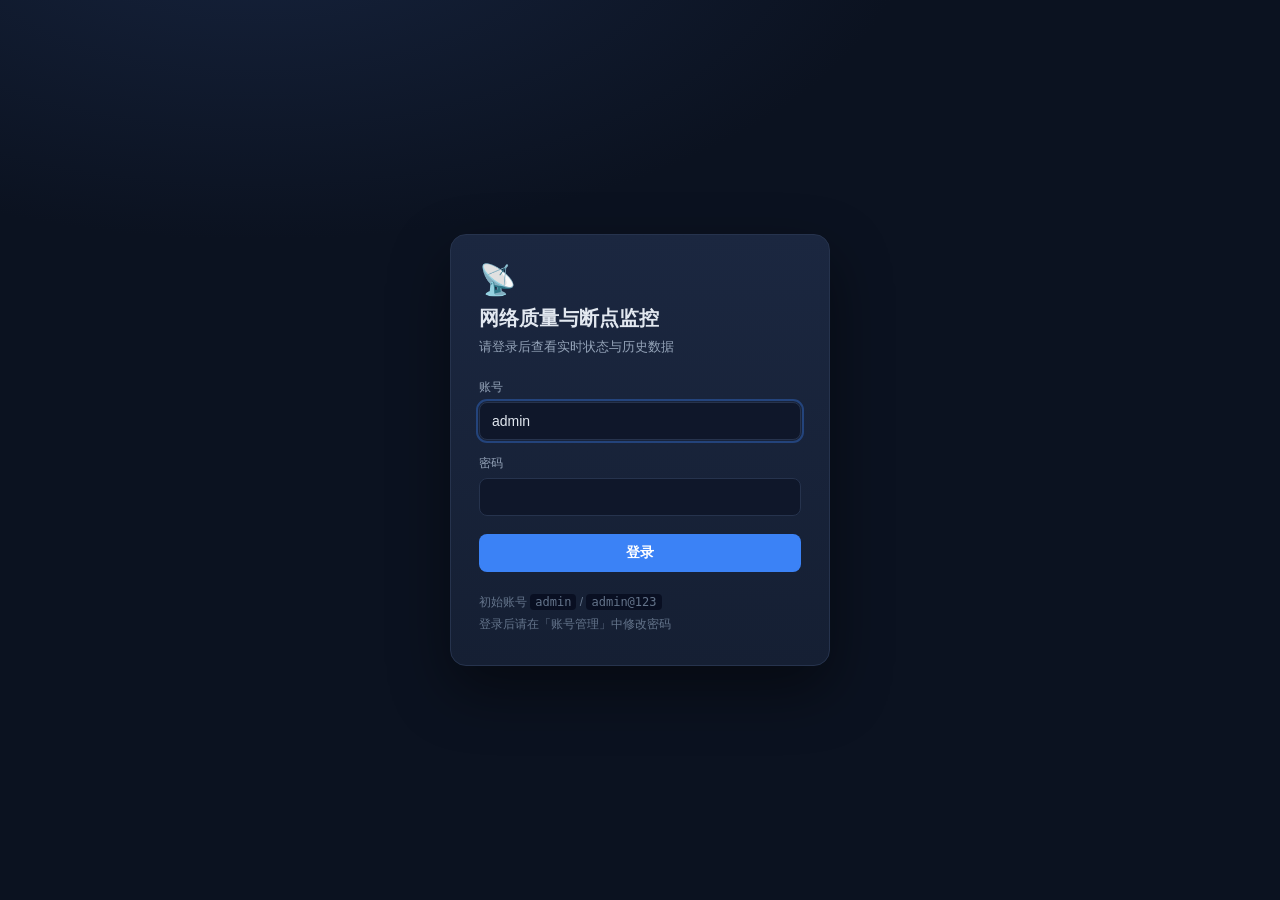
==== static/login.html @ ac2367ce "初始化：网络质量与断点监控（模块化重构 / 历史曲线 / 账号体系）" ====
<!DOCTYPE html>
<html lang="zh-CN">
<head>
<meta charset="UTF-8" />
<meta name="viewport" content="width=device-width, initial-scale=1" />
<title>登录 · 网络质量与断点监控</title>
<link rel="stylesheet" href="/static/app.css?v=2.2.0" />
</head>
<body class="auth-body">
<main class="auth-card">
  <div class="auth-logo">📡</div>
  <h1>网络质量与断点监控</h1>
  <p class="auth-sub">请登录后查看实时状态与历史数据</p>
  <form id="loginForm">
    <label>账号
      <input type="text" id="username" name="username" autocomplete="username" value="admin" required autofocus />
    </label>
    <label>密码
      <input type="password" id="password" name="password" autocomplete="current-password" required />
    </label>
    <button type="submit" id="loginBtn">登录</button>
    <div id="loginError" class="auth-error" hidden></div>
  </form>
  <p class="auth-hint">初始账号 <code>admin</code> / <code>admin@123</code><br />登录后请在「账号管理」中修改密码</p>
</main>
<script src="/static/login.js?v=2.2.0"></script>
</body>
</html>
---- static/app.css ----
:root {
  --bg: #0b1220;
  --bg-soft: #0f172a;
  --panel: #151f33;
  --panel-2: #1b2740;
  --line: #26334d;
  --text: #e2e8f0;
  --muted: #94a3b8;
  --muted-2: #64748b;
  --accent: #3b82f6;
  --up: #22c55e;
  --warn: #f59e0b;
  --down: #ef4444;
  --pending: #64748b;
  --latency: #38bdf8;
  --loss: #f87171;
  --radius: 12px;
}

* { box-sizing: border-box; }

/* 确保 hidden 属性优先于 display:flex 等作者样式 */
[hidden] { display: none !important; }

html, body {
  margin: 0;
  padding: 0;
  background: radial-gradient(1200px 600px at 20% -10%, #16233d 0%, var(--bg) 55%) fixed;
  color: var(--text);
  font-family: -apple-system, BlinkMacSystemFont, "Segoe UI", "Microsoft YaHei", Roboto, sans-serif;
  font-size: 14px;
  line-height: 1.5;
}

.container { max-width: 1320px; margin: 0 auto; padding: 22px 20px 48px; }

/* ------------------------------------------------------------ 页头 */
.page-head {
  display: flex;
  justify-content: space-between;
  align-items: flex-start;
  gap: 16px;
  flex-wrap: wrap;
  margin-bottom: 20px;
}
.brand h1 { margin: 0; font-size: 22px; letter-spacing: .3px; }
.subtitle { margin: 4px 0 0; color: var(--muted); font-size: 13px; }
.head-status { display: flex; gap: 8px; flex-wrap: wrap; }
.pill {
  font-size: 12px;
  padding: 5px 11px;
  border-radius: 999px;
  border: 1px solid var(--line);
  background: var(--bg-soft);
  white-space: nowrap;
}
.pill-pending { color: #fbbf24; }
.pill-ok { color: #4ade80; border-color: #14532d; background: #0b1f16; }
.pill-error { color: #fca5a5; border-color: #7f1d1d; background: #1f0d0d; }
.pill-muted { color: var(--muted); }

/* ------------------------------------------------------------ 目标卡片 */
.grid {
  display: grid;
  grid-template-columns: repeat(auto-fill, minmax(300px, 1fr));
  grid-auto-rows: 1fr;
  gap: 14px;
  margin-bottom: 22px;
}
.card {
  position: relative;
  display: flex;
  flex-direction: column;
  min-height: 242px;
  background: linear-gradient(180deg, var(--panel-2), var(--panel));
  border: 1px solid var(--line);
  border-left: 4px solid var(--pending);
  border-radius: var(--radius);
  padding: 14px 16px 12px;
  transition: border-color .2s, transform .2s;
}
.card:hover { transform: translateY(-1px); }
.card.up { border-left-color: var(--up); }
.card.degraded { border-left-color: var(--warn); }
.card.down { border-left-color: var(--down); background: linear-gradient(180deg, #291a20, #1e1418); }
.card.pending { border-left-color: var(--pending); }

.card-head { display: flex; justify-content: space-between; align-items: center; gap: 8px; padding-right: 22px; }
.card-title { font-weight: 600; font-size: 15px; overflow: hidden; text-overflow: ellipsis; white-space: nowrap; }
.card-sub { color: var(--muted); font-size: 12px; margin-top: 2px; font-family: ui-monospace, Consolas, monospace; }

.badge { font-size: 11px; font-weight: 700; padding: 3px 8px; border-radius: 6px; white-space: nowrap; }
.badge.up { background: #14532d; color: #bbf7d0; }
.badge.degraded { background: #78350f; color: #fde68a; }
.badge.down { background: #7f1d1d; color: #fecaca; animation: pulse 1.6s ease-in-out infinite; }
.badge.pending { background: #1e293b; color: #cbd5e1; }
@keyframes pulse { 0%, 100% { opacity: 1; } 50% { opacity: .55; } }

.del-btn {
  position: absolute; top: 10px; right: 10px;
  background: transparent; color: var(--muted-2); border: none;
  font-size: 13px; padding: 2px 5px; border-radius: 4px; cursor: pointer;
}
.del-btn:hover { color: var(--down); background: rgba(239, 68, 68, .12); }

.metrics {
  display: grid;
  grid-template-columns: repeat(4, 1fr);
  gap: 6px;
  margin-top: 12px;
  padding: 9px 10px;
  background: rgba(2, 6, 23, .55);
  border-radius: 8px;
}
.metrics > div { min-width: 0; }
.metrics .k { display: block; color: var(--muted-2); font-size: 11px; }
.metrics .v { display: block; font-size: 14px; font-weight: 600; white-space: nowrap; }
.metrics .v.warn { color: #fbbf24; }
.metrics .v.bad { color: #f87171; }
.metrics .v.dim { color: var(--muted-2); font-weight: 500; }

.card-foot {
  display: flex;
  justify-content: space-between;
  gap: 10px;
  margin-top: auto;
  padding-top: 10px;
  color: var(--muted-2);
  font-size: 11px;
}
.card-link {
  background: none; border: none; padding: 0 2px; cursor: pointer;
  color: #60a5fa; font-size: 11px; font-family: inherit;
}
.card-link:hover { text-decoration: underline; }

/* 卡片底部的状态说明：固定单行，保证各行卡片高度一致 */
.card-detail { display: flex; flex-direction: column; gap: 5px; margin-top: 10px; }
.card-detail > div {
  display: -webkit-box;
  -webkit-line-clamp: 2;
  -webkit-box-orient: vertical;
  overflow: hidden;
  font-size: 12px;
  line-height: 1.6;
  padding: 7px 9px;
  border-radius: 7px;
  white-space: normal;
  word-break: break-all;
}
.card-detail .fault-line {
  background: rgba(127, 29, 29, .38);
  border: 1px solid rgba(239, 68, 68, .4);
  color: #fecaca;
  font-weight: 600;
}
.card-detail .error-line {
  background: rgba(127, 29, 29, .2);
  border: 1px solid rgba(239, 68, 68, .22);
  color: #fca5a5;
}
.card-detail .hint-line {
  background: rgba(2, 6, 23, .35);
  border: 1px dashed var(--line);
  color: var(--muted-2);
}

.empty-state { color: var(--muted); padding: 18px; text-align: center; border: 1px dashed var(--line); border-radius: var(--radius); }

/* ------------------------------------------------------------ 面板 */
.panel {
  background: linear-gradient(180deg, rgba(27, 39, 64, .75), rgba(21, 31, 51, .9));
  border: 1px solid var(--line);
  border-radius: var(--radius);
  padding: 18px 20px;
  margin-bottom: 18px;
}
.panel h2 { margin: 0; font-size: 15px; }
.panel-head { display: flex; justify-content: space-between; align-items: center; gap: 14px; flex-wrap: wrap; margin-bottom: 14px; }
.controls { display: flex; gap: 8px; align-items: center; flex-wrap: wrap; }
.controls-sub { margin: -4px 0 12px; padding: 10px; background: rgba(2, 6, 23, .35); border-radius: 8px; }
.controls-sub label { display: flex; align-items: center; gap: 6px; color: var(--muted); font-size: 12px; }

.seg { display: inline-flex; background: var(--bg-soft); border: 1px solid var(--line); border-radius: 8px; padding: 2px; gap: 2px; }
.seg button {
  background: transparent; border: none; color: var(--muted);
  padding: 5px 10px; border-radius: 6px; cursor: pointer; font-size: 12px;
}
.seg button:hover { color: var(--text); }
.seg button.active { background: var(--accent); color: #fff; }

select, input[type="text"], input[type="number"], input[type="datetime-local"] {
  background: var(--bg-soft);
  border: 1px solid var(--line);
  color: var(--text);
  border-radius: 8px;
  padding: 7px 9px;
  font-size: 13px;
  font-family: inherit;
  min-width: 0;
}
select:focus, input:focus { outline: 2px solid rgba(59, 130, 246, .35); outline-offset: 1px; }
#histTarget { max-width: 260px; }

button { font-family: inherit; }
button[type="submit"], .btn {
  background: var(--accent); color: #fff; border: none;
  padding: 8px 14px; border-radius: 8px; cursor: pointer; font-weight: 600; font-size: 13px;
}
button[type="submit"]:hover, .btn:hover { background: #2563eb; }
.btn-ghost {
  background: transparent; color: var(--muted); border: 1px solid var(--line);
  padding: 6px 10px; border-radius: 8px; cursor: pointer; font-size: 12px; text-decoration: none;
}
.btn-ghost:hover { color: var(--text); border-color: #3b4a66; }

/* ------------------------------------------------------------ 历史汇总 */
.summary { display: flex; gap: 8px; flex-wrap: wrap; margin-bottom: 12px; min-height: 30px; }
.summary-empty { color: var(--muted-2); font-size: 12px; padding: 4px 0; }
.summary-chip {
  background: var(--bg-soft); border: 1px solid var(--line); border-radius: 8px;
  padding: 6px 10px; font-size: 12px; color: var(--muted);
}
.summary-chip b { color: var(--text); font-size: 14px; margin-left: 5px; }
.summary-chip b.bad { color: #f87171; }
.summary-chip b.warn { color: #fbbf24; }

/* ------------------------------------------------------------ 图表 */
.chart-wrap { position: relative; width: 100%; height: 280px; margin-bottom: 8px; }
.chart-wrap canvas { width: 100%; height: 280px; display: block; }
.chart-tooltip {
  position: absolute; pointer-events: none; z-index: 5;
  background: rgba(2, 6, 23, .95);
  border: 1px solid #334155; border-radius: 8px;
  padding: 7px 10px; font-size: 12px; color: var(--text);
  box-shadow: 0 8px 20px rgba(0, 0, 0, .45);
  white-space: nowrap; transform: translate(-50%, -100%);
}
.chart-empty {
  position: absolute; inset: 0; display: flex; align-items: center; justify-content: center;
  color: var(--muted-2); font-size: 13px;
  background: rgba(11, 18, 32, .55); border-radius: 8px;
}
.legend { display: flex; gap: 16px; align-items: center; flex-wrap: wrap; color: var(--muted); font-size: 12px; }
.legend span { display: inline-flex; align-items: center; gap: 6px; }
.dot { width: 9px; height: 9px; border-radius: 50%; display: inline-block; }
.dot-latency { background: var(--latency); }
.dot-loss { background: var(--loss); }
.legend-meta { margin-left: auto; color: var(--muted-2); }

/* ------------------------------------------------------------ 表格 */
.table-scroll { overflow-x: auto; }
.table-limited {
  overflow-y: auto;
  overscroll-behavior: contain;
  scrollbar-width: thin;
}
.table-limited thead th {
  position: sticky;
  top: 0;
  z-index: 1;
  background: var(--panel-2);
  box-shadow: inset 0 -1px 0 var(--line);
}
table { width: 100%; border-collapse: collapse; font-size: 13px; }
th, td { text-align: left; padding: 9px 10px; border-bottom: 1px solid var(--line); vertical-align: top; }
th { color: var(--muted); font-weight: 600; font-size: 12px; white-space: nowrap; }
tbody tr:hover { background: rgba(30, 41, 59, .35); }
td.num { font-family: ui-monospace, Consolas, monospace; white-space: nowrap; }
td.mono { font-family: ui-monospace, Consolas, monospace; font-size: 12px; color: var(--muted); }
.details { margin-top: 12px; }
.details summary { cursor: pointer; color: var(--muted); font-size: 13px; user-select: none; }
.details summary:hover { color: var(--text); }
.details[open] summary { margin-bottom: 10px; }

.empty { color: var(--muted-2); text-align: center; padding: 18px; font-size: 13px; }

/* ------------------------------------------------------------ 表单 */
.two-col { display: grid; grid-template-columns: 1fr 1fr; gap: 18px; }
@media (max-width: 980px) { .two-col { grid-template-columns: 1fr; } }

.form-grid { display: grid; grid-template-columns: repeat(auto-fill, minmax(190px, 1fr)); gap: 12px; align-items: end; }
.form-grid-2 { grid-template-columns: repeat(auto-fill, minmax(150px, 1fr)); }
.form-grid label { display: flex; flex-direction: column; gap: 5px; color: var(--muted); font-size: 12px; }
.form-grid label input, .form-grid label select { width: 100%; }
.form-actions { display: flex; align-items: center; gap: 10px; flex-wrap: wrap; }
.field-row { display: flex; gap: 8px; flex-wrap: wrap; margin-bottom: 12px; }
.field-row input { flex: 1 1 160px; }
.hint { color: var(--muted-2); font-size: 12px; margin: 10px 0 0; }
.hint code, .foot code { background: rgba(2, 6, 23, .6); padding: 1px 5px; border-radius: 4px; }
.save-msg { color: #4ade80; font-size: 12px; }

.chips { display: flex; flex-wrap: wrap; gap: 6px; min-height: 28px; }
.chip {
  display: inline-flex; align-items: center; gap: 6px;
  background: var(--bg-soft); border: 1px solid var(--line);
  border-radius: 999px; padding: 4px 10px; font-size: 12px;
}
.chip b { font-family: ui-monospace, Consolas, monospace; }
.chip .alias { color: #93c5fd; }
.chip .x { border: none; background: transparent; color: var(--muted-2); cursor: pointer; font-size: 14px; line-height: 1; padding: 0 2px; }
.chip .x:hover { color: var(--down); }

/* ------------------------------------------------------------ 设置折叠 */
.settings summary { cursor: pointer; list-style: none; display: flex; justify-content: space-between; align-items: center; }
.settings summary::-webkit-details-marker { display: none; }
.summary-title { font-size: 15px; font-weight: 600; }
.summary-hint { color: var(--muted-2); font-size: 12px; }
.settings[open] .summary-hint { visibility: hidden; }
.settings form { margin-top: 16px; }

.foot { color: var(--muted-2); font-size: 12px; text-align: center; margin-top: 26px; }

/* ------------------------------------------------------------ 事件表格内嵌 */
.outage-checks {
  display: flex;
  flex-direction: column;
  gap: 6px;
}
.checks-list {
  display: flex;
  flex-direction: column;
  gap: 6px;
}
.checks-toggle {
  align-self: flex-start;
  margin-bottom: 2px;
  background: transparent;
  border: 1px dashed var(--line);
  color: var(--muted);
  border-radius: 6px;
  padding: 3px 9px;
  font-size: 11px;
  font-family: inherit;
  cursor: pointer;
}
.checks-toggle:hover {
  color: var(--text);
  border-color: #3b4a66;
}
.mtr-detail {
  background: rgba(2, 6, 23, .5);
  border: 1px solid rgba(51, 65, 85, .6);
  border-radius: 7px; padding: 7px 9px; font-size: 12px;
}
.mtr-detail .head { color: var(--muted); margin-bottom: 3px; }
.mtr-detail .fault { color: #fca5a5; font-weight: 600; }
.mtr-detail .hops { color: var(--muted); font-family: ui-monospace, Consolas, monospace; font-size: 11px; word-break: break-all; }
.hop-alias { color: #93c5fd; }

/* ------------------------------------------------------------ 登录页 */
.auth-body {
  display: flex;
  align-items: center;
  justify-content: center;
  min-height: 100vh;
  padding: 24px;
}
.auth-card {
  width: 100%;
  max-width: 380px;
  background: linear-gradient(180deg, var(--panel-2), var(--panel));
  border: 1px solid var(--line);
  border-radius: 16px;
  padding: 30px 28px;
  box-shadow: 0 24px 60px rgba(0, 0, 0, .45);
}
.auth-logo { font-size: 30px; line-height: 1; }
.auth-card h1 { font-size: 20px; margin: 8px 0 4px; }
.auth-sub { color: var(--muted); font-size: 13px; margin: 0 0 22px; }
.auth-card form { display: flex; flex-direction: column; gap: 14px; }
.auth-card label { display: flex; flex-direction: column; gap: 6px; color: var(--muted); font-size: 12px; }
.auth-card input {
  width: 100%;
  background: var(--bg-soft);
  border: 1px solid var(--line);
  color: var(--text);
  border-radius: 8px;
  padding: 10px 12px;
  font-size: 14px;
}
.auth-card button { margin-top: 4px; padding: 10px; font-size: 14px; }
.auth-error {
  color: #fca5a5;
  background: rgba(127, 29, 29, .25);
  border: 1px solid rgba(239, 68, 68, .3);
  border-radius: 8px;
  padding: 8px 10px;
  font-size: 12px;
}
.auth-hint { color: var(--muted-2); font-size: 12px; margin: 20px 0 0; line-height: 1.8; }
.auth-hint code { background: rgba(2, 6, 23, .6); padding: 1px 5px; border-radius: 4px; }

/* ------------------------------------------------------------ 账号管理 */
.notice {
  margin: 14px 0 0;
  padding: 10px 12px;
  border-radius: 8px;
  background: rgba(120, 53, 15, .35);
  border: 1px solid rgba(245, 158, 11, .35);
  color: #fde68a;
  font-size: 12px;
}
.account-bar {
  display: flex;
  align-items: center;
  gap: 10px;
  flex-wrap: wrap;
  margin: 14px 0;
  color: var(--muted);
  font-size: 13px;
}
.account-bar b { color: var(--text); }
.account-spacer { flex: 1 1 auto; }
.section-head {
  display: flex;
  align-items: center;
  justify-content: space-between;
  gap: 10px;
  margin: 18px 0 8px;
}
.section-head h3 { margin: 0; font-size: 14px; color: var(--text); }
.user-form { margin-top: 12px; }
.user-form input[type="text"], .user-form input[type="password"] { flex: 1 1 180px; }
.checkbox {
  display: inline-flex;
  align-items: center;
  gap: 6px;
  color: var(--muted);
  font-size: 12px;
  white-space: nowrap;
}
.checkbox input { accent-color: var(--accent); }
.user-actions { display: flex; gap: 8px; flex-wrap: wrap; }
.user-actions button { padding: 4px 8px; font-size: 11px; }
.btn-danger { background: transparent; color: #fca5a5; border: 1px solid rgba(239, 68, 68, .35); }
.btn-danger:hover { background: rgba(239, 68, 68, .12); }
.tag-admin { color: #93c5fd; font-size: 11px; }

/* ------------------------------------------------------------ Toast */
.toast {
  position: fixed; left: 50%; bottom: 28px; transform: translateX(-50%);
  background: #1e293b; border: 1px solid #334155; color: var(--text);
  padding: 10px 16px; border-radius: 10px; font-size: 13px;
  box-shadow: 0 10px 30px rgba(0, 0, 0, .5); z-index: 50; max-width: 80vw;
}
.toast.error { border-color: #7f1d1d; color: #fecaca; }

@media (max-width: 640px) {
  .container { padding: 16px 12px 36px; }
  .metrics { grid-template-columns: repeat(2, 1fr); }
  .chart-wrap, .chart-wrap canvas { height: 230px; }
  .legend-meta { margin-left: 0; }
}
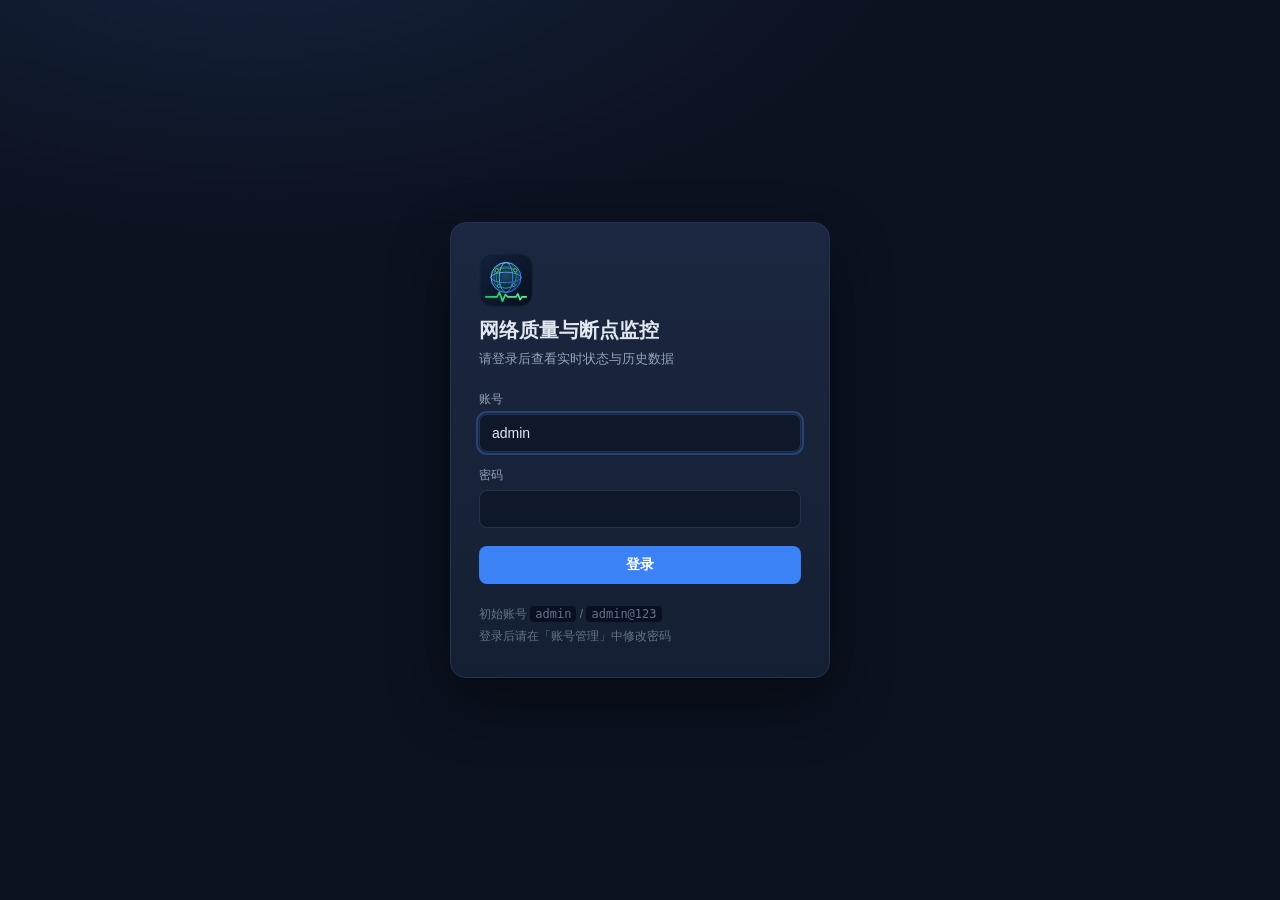
==== commit 75884503: "新增项目专属图标（全球互联网 + 监控波形），用于 favicon / 头部 / 登录页 / PWA" ====
--- a/static/login.html
+++ b/static/login.html
@@ -4,11 +4,15 @@
 <meta charset="UTF-8" />
 <meta name="viewport" content="width=device-width, initial-scale=1" />
 <title>登录 · 网络质量与断点监控</title>
-<link rel="stylesheet" href="/static/app.css?v=2.2.0" />
+<link rel="icon" type="image/svg+xml" href="/static/favicon-small.svg" />
+<link rel="icon" type="image/png" sizes="32x32" href="/static/favicon-32.png" />
+<link rel="apple-touch-icon" sizes="180x180" href="/static/apple-touch-icon.png" />
+<meta name="theme-color" content="#0b1220" />
+<link rel="stylesheet" href="/static/app.css?v=2.5.1" />
 </head>
 <body class="auth-body">
 <main class="auth-card">
-  <div class="auth-logo">📡</div>
+  <img class="auth-logo-img" src="/static/favicon.svg" alt="" />
   <h1>网络质量与断点监控</h1>
   <p class="auth-sub">请登录后查看实时状态与历史数据</p>
   <form id="loginForm">
--- a/static/app.css
+++ b/static/app.css
@@ -43,7 +43,9 @@
   flex-wrap: wrap;
   margin-bottom: 20px;
 }
-.brand h1 { margin: 0; font-size: 22px; letter-spacing: .3px; }
+.brand h1 { margin: 0; font-size: 22px; letter-spacing: .3px; display: flex; align-items: center; gap: 10px; }
+.brand-logo { width: 34px; height: 34px; border-radius: 9px; flex: 0 0 auto; }
+.auth-logo-img { width: 54px; height: 54px; border-radius: 14px; display: block; }
 .subtitle { margin: 4px 0 0; color: var(--muted); font-size: 13px; }
 .head-status { display: flex; gap: 8px; flex-wrap: wrap; }
 .pill {
@@ -82,6 +84,7 @@
 .card:hover { transform: translateY(-1px); }
 .card.up { border-left-color: var(--up); }
 .card.degraded { border-left-color: var(--warn); }
+.card.unknown { border-left-color: #94a3b8; }
 .card.down { border-left-color: var(--down); background: linear-gradient(180deg, #291a20, #1e1418); }
 .card.pending { border-left-color: var(--pending); }
 
@@ -92,6 +95,7 @@
 .badge { font-size: 11px; font-weight: 700; padding: 3px 8px; border-radius: 6px; white-space: nowrap; }
 .badge.up { background: #14532d; color: #bbf7d0; }
 .badge.degraded { background: #78350f; color: #fde68a; }
+.badge.unknown { background: #334155; color: #cbd5e1; }
 .badge.down { background: #7f1d1d; color: #fecaca; animation: pulse 1.6s ease-in-out infinite; }
 .badge.pending { background: #1e293b; color: #cbd5e1; }
 @keyframes pulse { 0%, 100% { opacity: 1; } 50% { opacity: .55; } }
@@ -437,6 +441,61 @@
 .btn-danger:hover { background: rgba(239, 68, 68, .12); }
 .tag-admin { color: #93c5fd; font-size: 11px; }
 
+/* ------------------------------------------------------------ 顶部小图标与弹窗 */
+.icon-btn {
+  width: 30px;
+  height: 30px;
+  display: inline-flex;
+  align-items: center;
+  justify-content: center;
+  background: var(--bg-soft);
+  border: 1px solid var(--line);
+  border-radius: 50%;
+  color: var(--text);
+  font-size: 14px;
+  cursor: pointer;
+  padding: 0;
+}
+.icon-btn:hover { border-color: #3b4a66; background: #1b2740; }
+
+.dialog {
+  width: min(920px, calc(100vw - 32px));
+  max-height: calc(100vh - 80px);
+  padding: 0;
+  border: 1px solid var(--line);
+  border-radius: 14px;
+  background: linear-gradient(180deg, var(--panel-2), var(--panel));
+  color: var(--text);
+  box-shadow: 0 30px 80px rgba(0, 0, 0, .6);
+}
+#accountDialog { width: min(780px, calc(100vw - 32px)); }
+.dialog::backdrop { background: rgba(2, 6, 23, .72); backdrop-filter: blur(2px); }
+.dialog-head {
+  display: flex;
+  align-items: center;
+  justify-content: space-between;
+  padding: 15px 20px;
+  border-bottom: 1px solid var(--line);
+  background: var(--panel-2);
+  border-radius: 14px 14px 0 0;
+}
+.dialog-head h2 { margin: 0; font-size: 16px; }
+.dialog-close {
+  background: transparent;
+  border: none;
+  color: var(--muted);
+  font-size: 16px;
+  cursor: pointer;
+  padding: 2px 6px;
+  border-radius: 6px;
+}
+.dialog-close:hover { color: var(--text); background: rgba(148, 163, 184, .12); }
+.dialog-body {
+  padding: 18px 20px;
+  overflow-y: auto;
+  max-height: calc(100vh - 150px);
+}
+
 /* ------------------------------------------------------------ Toast */
 .toast {
   position: fixed; left: 50%; bottom: 28px; transform: translateX(-50%);
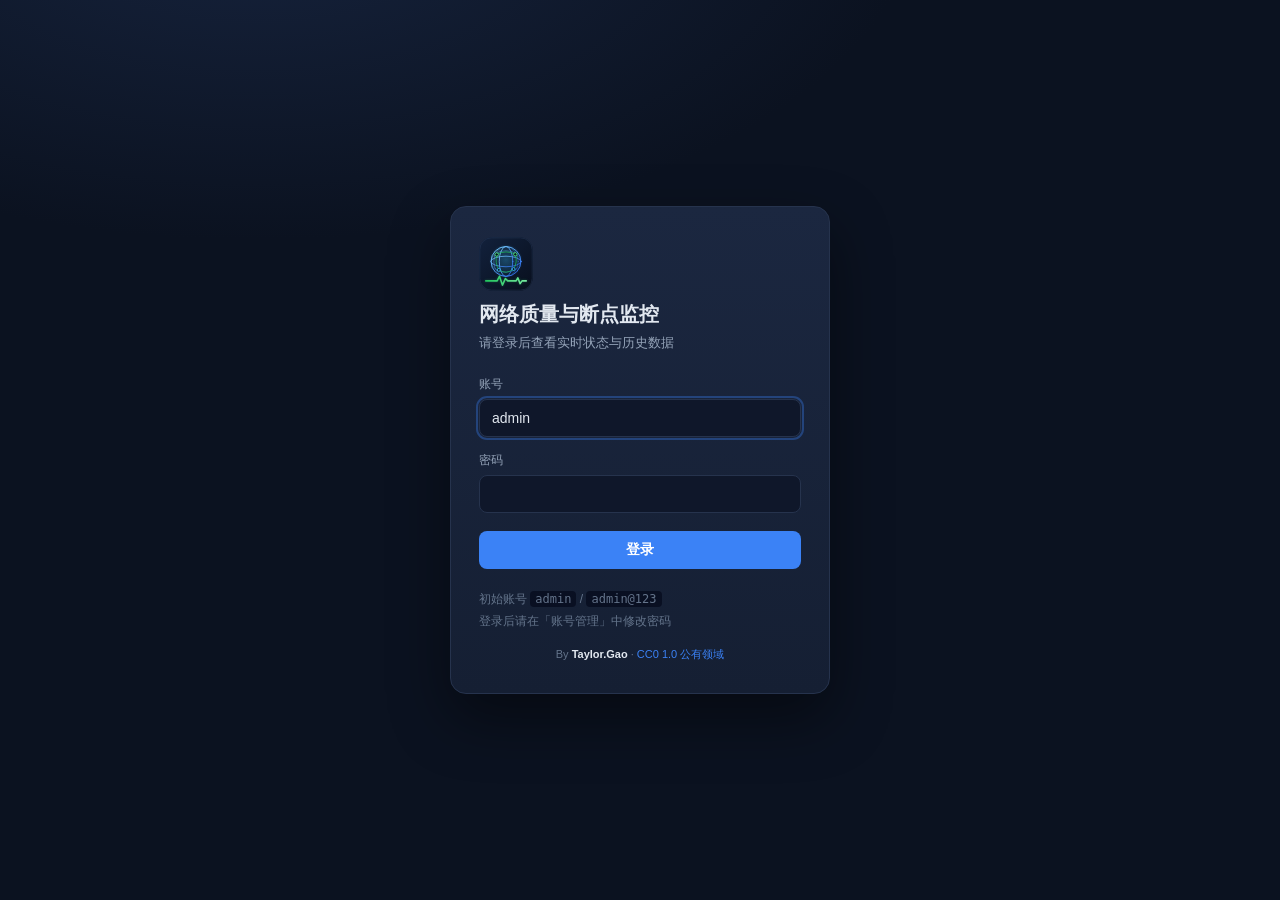
==== commit 65f98b1e: "页脚与 LICENSE 改为 CC0 1.0 公有领域，署名 By Taylor.Gao" ====
--- a/static/login.html
+++ b/static/login.html
@@ -8,7 +8,7 @@
 <link rel="icon" type="image/png" sizes="32x32" href="/static/favicon-32.png" />
 <link rel="apple-touch-icon" sizes="180x180" href="/static/apple-touch-icon.png" />
 <meta name="theme-color" content="#0b1220" />
-<link rel="stylesheet" href="/static/app.css?v=2.5.1" />
+<link rel="stylesheet" href="/static/app.css?v=2.5.7" />
 </head>
 <body class="auth-body">
 <main class="auth-card">
@@ -26,6 +26,7 @@
     <div id="loginError" class="auth-error" hidden></div>
   </form>
   <p class="auth-hint">初始账号 <code>admin</code> / <code>admin@123</code><br />登录后请在「账号管理」中修改密码</p>
+  <p class="auth-foot">By <b>Taylor.Gao</b> · <a href="https://creativecommons.org/publicdomain/zero/1.0/deed.zh" target="_blank" rel="noopener">CC0 1.0 公有领域</a></p>
 </main>
 <script src="/static/login.js?v=2.2.0"></script>
 </body>
--- a/static/app.css
+++ b/static/app.css
@@ -38,16 +38,16 @@
 .page-head {
   display: flex;
   justify-content: space-between;
-  align-items: flex-start;
-  gap: 16px;
+  align-items: center;
+  gap: 20px;
   flex-wrap: wrap;
-  margin-bottom: 20px;
-}
-.brand h1 { margin: 0; font-size: 22px; letter-spacing: .3px; display: flex; align-items: center; gap: 10px; }
-.brand-logo { width: 34px; height: 34px; border-radius: 9px; flex: 0 0 auto; }
+  margin-bottom: 18px;
+}
+.brand { display: flex; align-items: center; min-height: 44px; gap: 10px; flex-wrap: wrap; }
+.brand h1 { margin: 0; display: flex; align-items: center; line-height: 0; }
+.brand-logo { width: 44px; height: 44px; border-radius: 11px; flex: 0 0 auto; }
 .auth-logo-img { width: 54px; height: 54px; border-radius: 14px; display: block; }
-.subtitle { margin: 4px 0 0; color: var(--muted); font-size: 13px; }
-.head-status { display: flex; gap: 8px; flex-wrap: wrap; }
+.head-status { display: flex; gap: 8px; flex-wrap: wrap; align-items: center; justify-content: flex-end; }
 .pill {
   font-size: 12px;
   padding: 5px 11px;
@@ -66,14 +66,14 @@
   display: grid;
   grid-template-columns: repeat(auto-fill, minmax(300px, 1fr));
   grid-auto-rows: 1fr;
-  gap: 14px;
-  margin-bottom: 22px;
+  gap: 12px;
+  margin-bottom: 18px;
 }
 .card {
   position: relative;
   display: flex;
   flex-direction: column;
-  min-height: 242px;
+  min-height: 226px;
   background: linear-gradient(180deg, var(--panel-2), var(--panel));
   border: 1px solid var(--line);
   border-left: 4px solid var(--pending);
@@ -176,8 +176,8 @@
   background: linear-gradient(180deg, rgba(27, 39, 64, .75), rgba(21, 31, 51, .9));
   border: 1px solid var(--line);
   border-radius: var(--radius);
-  padding: 18px 20px;
-  margin-bottom: 18px;
+  padding: 16px 18px;
+  margin-bottom: 16px;
 }
 .panel h2 { margin: 0; font-size: 15px; }
 .panel-head { display: flex; justify-content: space-between; align-items: center; gap: 14px; flex-wrap: wrap; margin-bottom: 14px; }
@@ -230,8 +230,8 @@
 .summary-chip b.warn { color: #fbbf24; }
 
 /* ------------------------------------------------------------ 图表 */
-.chart-wrap { position: relative; width: 100%; height: 280px; margin-bottom: 8px; }
-.chart-wrap canvas { width: 100%; height: 280px; display: block; }
+.chart-wrap { position: relative; width: 100%; height: 260px; margin-bottom: 8px; }
+.chart-wrap canvas { width: 100%; height: 260px; display: block; }
 .chart-tooltip {
   position: absolute; pointer-events: none; z-index: 5;
   background: rgba(2, 6, 23, .95);
@@ -313,7 +313,15 @@
 .settings[open] .summary-hint { visibility: hidden; }
 .settings form { margin-top: 16px; }
 
-.foot { color: var(--muted-2); font-size: 12px; text-align: center; margin-top: 26px; }
+.foot { color: var(--muted-2); font-size: 12px; text-align: center; margin-top: 22px; padding-bottom: 6px; }
+.foot b { color: var(--text); font-weight: 600; }
+.foot a { color: var(--accent); text-decoration: none; }
+.foot a:hover { text-decoration: underline; }
+.foot .dot { margin: 0 7px; opacity: .45; }
+.auth-foot { margin: 14px 0 0; font-size: 11px; color: var(--muted-2); text-align: center; }
+.auth-foot b { color: var(--text); }
+.auth-foot a { color: var(--accent); text-decoration: none; }
+.auth-foot a:hover { text-decoration: underline; }
 
 /* ------------------------------------------------------------ 事件表格内嵌 */
 .outage-checks {
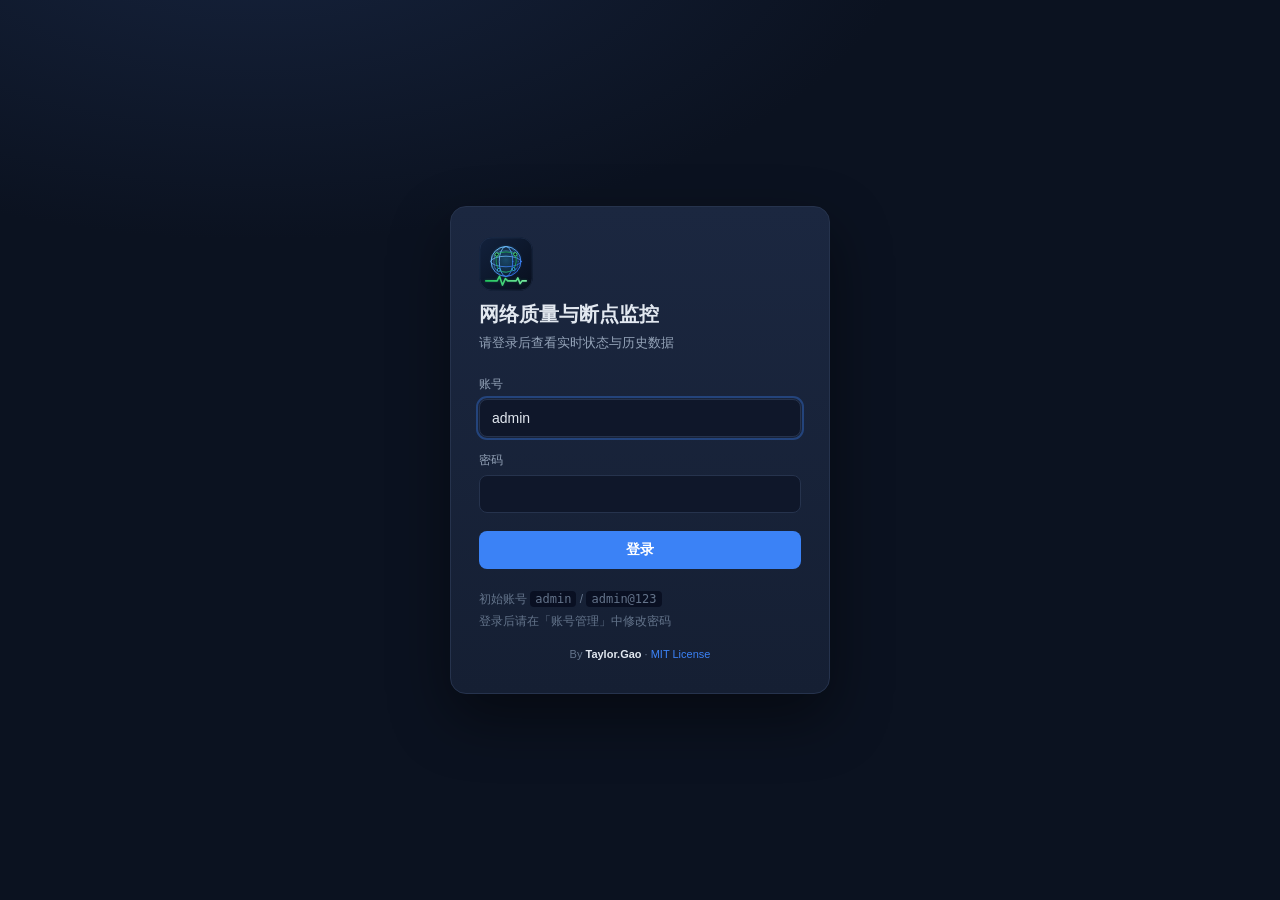
==== commit a412220b: "改用 MIT 许可证，版本 2.5.8" ====
--- a/static/login.html
+++ b/static/login.html
@@ -8,7 +8,7 @@
 <link rel="icon" type="image/png" sizes="32x32" href="/static/favicon-32.png" />
 <link rel="apple-touch-icon" sizes="180x180" href="/static/apple-touch-icon.png" />
 <meta name="theme-color" content="#0b1220" />
-<link rel="stylesheet" href="/static/app.css?v=2.5.7" />
+<link rel="stylesheet" href="/static/app.css?v=2.5.8" />
 </head>
 <body class="auth-body">
 <main class="auth-card">
@@ -26,7 +26,7 @@
     <div id="loginError" class="auth-error" hidden></div>
   </form>
   <p class="auth-hint">初始账号 <code>admin</code> / <code>admin@123</code><br />登录后请在「账号管理」中修改密码</p>
-  <p class="auth-foot">By <b>Taylor.Gao</b> · <a href="https://creativecommons.org/publicdomain/zero/1.0/deed.zh" target="_blank" rel="noopener">CC0 1.0 公有领域</a></p>
+  <p class="auth-foot">By <b>Taylor.Gao</b> · <a href="https://opensource.org/license/mit" target="_blank" rel="noopener">MIT License</a></p>
 </main>
 <script src="/static/login.js?v=2.2.0"></script>
 </body>
